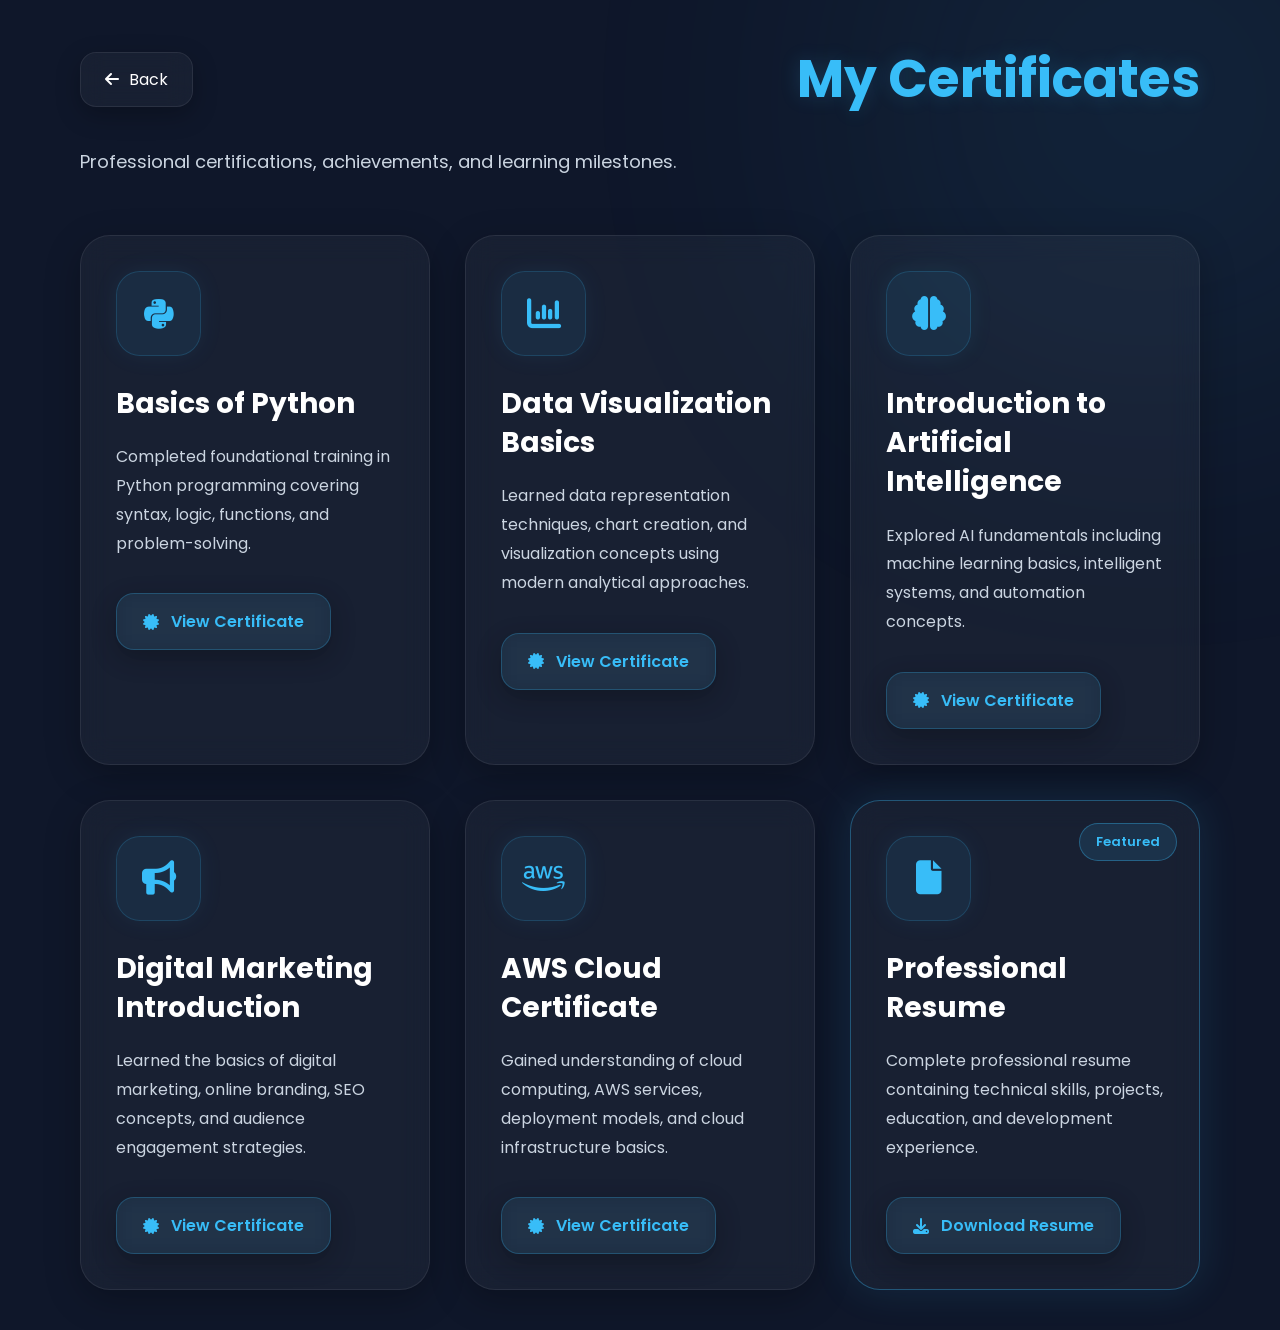
==== certificates.html @ b6c4dec8 "first commit" ====
<!DOCTYPE html>
<html lang="en">

<head>

    <meta charset="UTF-8">

    <meta name="viewport"
          content="width=device-width, initial-scale=1.0">

    <title>Certificates | Dadapeer</title>


    <!-- GOOGLE FONT -->

    <link rel="preconnect"
          href="https://fonts.googleapis.com">

    <link rel="preconnect"
          href="https://fonts.gstatic.com"
          crossorigin>

    <link href="https://fonts.googleapis.com/css2?family=Poppins:wght@300;400;500;600;700;800&display=swap"
          rel="stylesheet">


    <!-- FONT AWESOME -->

    <link rel="stylesheet"
    href="https://cdnjs.cloudflare.com/ajax/libs/font-awesome/6.5.0/css/all.min.css">


    <!-- CERTIFICATE CSS -->

    <link rel="stylesheet"
          href="certificates.css">

</head>


<body>

    <!-- BACKGROUND GLOW -->

    <div class="background-glow"></div>


    <!-- MAIN CONTAINER -->

    <div class="certificate-container">


        <!-- TOP BAR -->

        <header class="top-bar">

            <a href="index.html"
               class="back-btn">

               <i class="fa-solid fa-arrow-left"></i>

               Back

            </a>


            <h1>
                My Certificates
            </h1>

        </header>



        <!-- SUBTITLE -->

        <p class="subtitle">
            Professional certifications, achievements,
            and learning milestones.
        </p>



        <!-- CERTIFICATE GRID -->

        <div class="certificate-grid">


            <!-- CERTIFICATE 1 -->

            <div class="certificate-card">

                <div class="certificate-icon">
                    <i class="fa-brands fa-python"></i>
                </div>

                <h2>
                    Basics of Python
                </h2>

                <p>
                    Completed foundational training in Python
                    programming covering syntax, logic,
                    functions, and problem-solving.
                </p>


                <a href="#"
                   class="certificate-btn">

                   <i class="fa-solid fa-certificate"></i>

                   View Certificate

                </a>

            </div>



            <!-- CERTIFICATE 2 -->

            <div class="certificate-card">

                <div class="certificate-icon">
                    <i class="fa-solid fa-chart-column"></i>
                </div>

                <h2>
                    Data Visualization Basics
                </h2>

                <p>
                    Learned data representation techniques,
                    chart creation, and visualization concepts
                    using modern analytical approaches.
                </p>


                <a href="#"
                   class="certificate-btn">

                   <i class="fa-solid fa-certificate"></i>

                   View Certificate

                </a>

            </div>



            <!-- CERTIFICATE 3 -->

            <div class="certificate-card">

                <div class="certificate-icon">
                    <i class="fa-solid fa-brain"></i>
                </div>

                <h2>
                    Introduction to Artificial Intelligence
                </h2>

                <p>
                    Explored AI fundamentals including
                    machine learning basics,
                    intelligent systems,
                    and automation concepts.
                </p>


                <a href="#"
                   class="certificate-btn">

                   <i class="fa-solid fa-certificate"></i>

                   View Certificate

                </a>

            </div>



            <!-- CERTIFICATE 4 -->

            <div class="certificate-card">

                <div class="certificate-icon">
                    <i class="fa-solid fa-bullhorn"></i>
                </div>

                <h2>
                    Digital Marketing Introduction
                </h2>

                <p>
                    Learned the basics of digital marketing,
                    online branding,
                    SEO concepts,
                    and audience engagement strategies.
                </p>


                <a href="#"
                   class="certificate-btn">

                   <i class="fa-solid fa-certificate"></i>

                   View Certificate

                </a>

            </div>



            <!-- CERTIFICATE 5 -->

            <div class="certificate-card">

                <div class="certificate-icon">
                    <i class="fa-brands fa-aws"></i>
                </div>

                <h2>
                    AWS Cloud Certificate
                </h2>

                <p>
                    Gained understanding of cloud computing,
                    AWS services,
                    deployment models,
                    and cloud infrastructure basics.
                </p>


                <a href="#"
                   class="certificate-btn">

                   <i class="fa-solid fa-certificate"></i>

                   View Certificate

                </a>

            </div>



            <!-- RESUME -->

            <div class="certificate-card featured-certificate">

                <div class="featured-badge">
                    Featured
                </div>

                <div class="certificate-icon">
                    <i class="fa-solid fa-file"></i>
                </div>

                <h2>
                    Professional Resume
                </h2>

                <p>
                    Complete professional resume containing
                    technical skills,
                    projects,
                    education,
                    and development experience.
                </p>


                <a href="Resume.pdf"
                   target="_blank"
                   class="certificate-btn">

                   <i class="fa-solid fa-download"></i>

                   Download Resume

                </a>

            </div>

        </div>

    </div>

</body>
</html>
---- certificates.css ----
/* ================= GLOBAL ================= */

*{
    margin:0;
    padding:0;
    box-sizing:border-box;
}

body{

    font-family:'Poppins', sans-serif;

    background:#0f172a;

    color:white;

    min-height:100vh;

    overflow-x:hidden;
}


/* ================= BACKGROUND GLOW ================= */

.background-glow{

    position:fixed;

    width:500px;
    height:500px;

    background:#38bdf8;

    border-radius:50%;

    filter:blur(160px);

    opacity:0.12;

    top:-150px;
    right:-120px;

    z-index:-1;
}


/* ================= MAIN CONTAINER ================= */

.certificate-container{

    width:100%;

    min-height:100vh;

    max-width:1500px;

    margin:auto;

    padding:40px 80px;
}


/* ================= TOP BAR ================= */

.top-bar{

    display:flex;

    justify-content:space-between;

    align-items:center;

    margin-bottom:30px;
}


/* TITLE */

.top-bar h1{

    font-size:52px;

    font-weight:700;

    color:#38bdf8;

    text-shadow:
    0 0 20px rgba(56,189,248,0.18);
}


/* SUBTITLE */

.subtitle{

    color:#cbd5e1;

    font-size:18px;

    margin-bottom:60px;
}


/* BACK BUTTON */

.back-btn{

    display:flex;

    align-items:center;

    gap:10px;

    text-decoration:none;

    padding:14px 24px;

    border-radius:16px;

    background:
    rgba(255,255,255,0.04);

    border:
    1px solid rgba(255,255,255,0.08);

    color:white;

    transition:0.35s ease;

    backdrop-filter:blur(12px);

    box-shadow:
    0 8px 25px rgba(0,0,0,0.25);
}

.back-btn:hover{

    transform:
    translateY(-5px)
    scale(1.03);

    background:
    rgba(56,189,248,0.08);

    border-color:
    rgba(56,189,248,0.35);

    color:#38bdf8;

    box-shadow:
    0 0 25px rgba(56,189,248,0.12);
}


/* ================= GRID ================= */

.certificate-grid{

    display:grid;

    grid-template-columns:
    repeat(auto-fit, minmax(340px, 1fr));

    gap:35px;
}


/* ================= CARD ================= */

.certificate-card{

    position:relative;

    padding:35px;

    border-radius:30px;

    min-height:400px;

    overflow:hidden;

    background:
    rgba(255,255,255,0.04);

    border:
    1px solid rgba(255,255,255,0.08);

    backdrop-filter:blur(14px);

    transition:0.45s ease;

    box-shadow:
    0 10px 35px rgba(0,0,0,0.25);
}


/* CARD OVERLAY */

.certificate-card::before{

    content:'';

    position:absolute;

    inset:0;

    background:linear-gradient(
        135deg,
        rgba(56,189,248,0.12),
        transparent
    );

    opacity:0;

    transition:0.45s ease;
}


/* HOVER */

.certificate-card:hover{

    transform:
    translateY(-12px)
    scale(1.02);

    border-color:
    rgba(56,189,248,0.35);

    box-shadow:
    0 0 35px rgba(56,189,248,0.12);
}

.certificate-card:hover::before{
    opacity:1;
}


/* ================= FEATURED ================= */

.featured-certificate{

    border:
    1px solid rgba(56,189,248,0.35);

    box-shadow:
    0 0 40px rgba(56,189,248,0.12);
}


.featured-badge{

    position:absolute;

    top:22px;
    right:22px;

    padding:8px 16px;

    border-radius:30px;

    background:
    rgba(56,189,248,0.12);

    border:
    1px solid rgba(56,189,248,0.35);

    color:#38bdf8;

    font-size:13px;

    font-weight:600;
}


/* ================= ICON ================= */

.certificate-icon{

    width:85px;
    height:85px;

    border-radius:24px;

    display:flex;

    align-items:center;

    justify-content:center;

    font-size:34px;

    margin-bottom:28px;

    color:#38bdf8;

    background:
    rgba(56,189,248,0.08);

    border:
    1px solid rgba(56,189,248,0.18);

    box-shadow:
    0 0 25px rgba(56,189,248,0.08);

    transition:0.4s ease;
}


.certificate-card:hover .certificate-icon{

    transform:
    rotate(-8deg)
    scale(1.08);

    box-shadow:
    0 0 35px rgba(56,189,248,0.18);
}


/* ================= TEXT ================= */

.certificate-card h2{

    font-size:28px;

    line-height:1.4;

    margin-bottom:20px;
}


.certificate-card p{

    color:#cbd5e1;

    line-height:1.8;

    margin-bottom:35px;
}


/* ================= BUTTON ================= */

.certificate-btn{

    position:relative;

    display:inline-flex;

    align-items:center;

    gap:12px;

    text-decoration:none;

    padding:15px 26px;

    border-radius:18px;

    overflow:hidden;

    background:
    rgba(56,189,248,0.08);

    border:
    1px solid rgba(56,189,248,0.25);

    color:#38bdf8;

    font-weight:600;

    transition:0.4s ease;

    backdrop-filter:blur(10px);

    box-shadow:
    0 8px 25px rgba(0,0,0,0.25);
}


/* SHINE EFFECT */

.certificate-btn::before{

    content:'';

    position:absolute;

    top:0;
    left:-120%;

    width:100%;
    height:100%;

    background:linear-gradient(
        90deg,
        transparent,
        rgba(255,255,255,0.35),
        transparent
    );

    transition:0.6s ease;
}


/* HOVER */

.certificate-btn:hover{

    transform:
    translateY(-6px)
    scale(1.05);

    background:#38bdf8;

    color:#0f172a;

    border-color:#38bdf8;

    box-shadow:
    0 0 35px rgba(56,189,248,0.22);
}


.certificate-btn:hover::before{

    left:120%;
}


/* ================= RESPONSIVE ================= */

@media(max-width:900px){

    .certificate-container{
        padding:30px 20px;
    }

    .top-bar{

        flex-direction:column;

        gap:25px;

        text-align:center;
    }

    .top-bar h1{
        font-size:42px;
    }

    .subtitle{
        text-align:center;
    }
}


@media(max-width:600px){

    .top-bar h1{
        font-size:34px;
    }

    .certificate-card{
        padding:28px;
    }

    .certificate-card h2{
        font-size:24px;
    }

    .certificate-grid{
        grid-template-columns:1fr;
    }
}
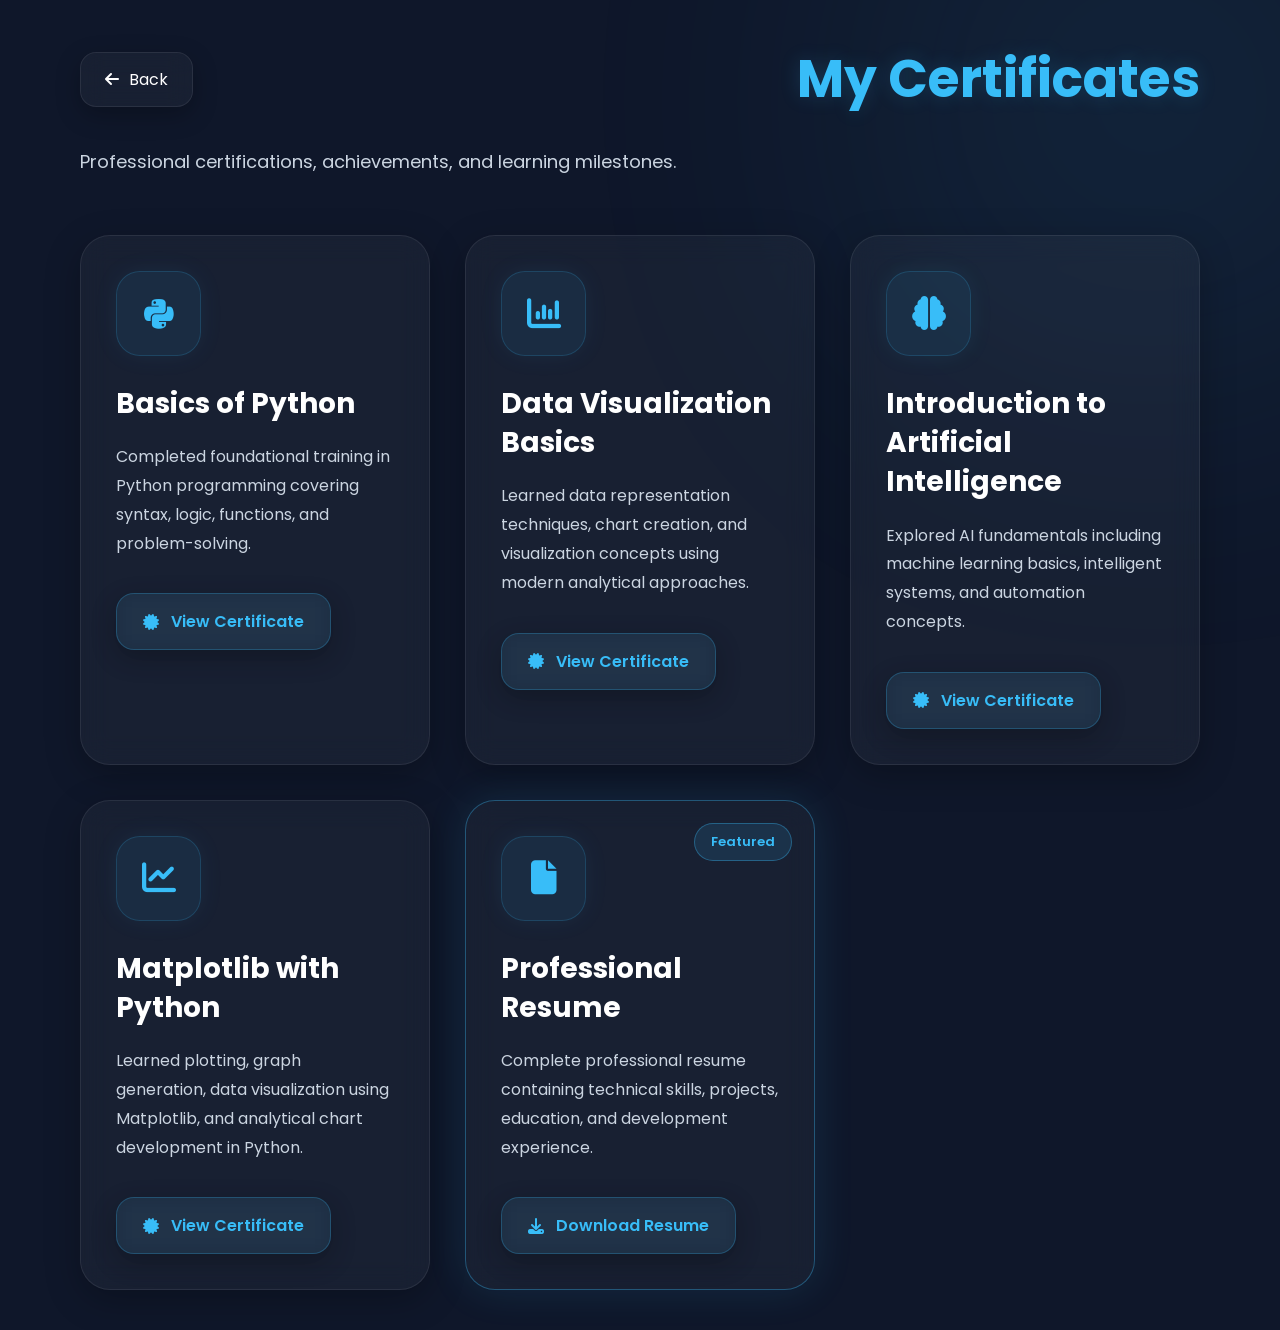
==== commit c2d532f3: "second commit" ====
--- a/certificates.html
+++ b/certificates.html
@@ -27,7 +27,7 @@
     <!-- FONT AWESOME -->
 
     <link rel="stylesheet"
-    href="https://cdnjs.cloudflare.com/ajax/libs/font-awesome/6.5.0/css/all.min.css">
+          href="https://cdnjs.cloudflare.com/ajax/libs/font-awesome/6.5.0/css/all.min.css">
 
 
     <!-- CERTIFICATE CSS -->
@@ -105,7 +105,8 @@
                 </p>
 
 
-                <a href="#"
+                <a href="certificates/python_basics.jpg"
+                   target="_blank"
                    class="certificate-btn">
 
                    <i class="fa-solid fa-certificate"></i>
@@ -137,7 +138,8 @@
                 </p>
 
 
-                <a href="#"
+                <a href="certificates/data_visulaization.jpg"
+                   target="_blank"
                    class="certificate-btn">
 
                    <i class="fa-solid fa-certificate"></i>
@@ -170,7 +172,8 @@
                 </p>
 
 
-                <a href="#"
+                <a href="certificates/AI.jpg"
+                   target="_blank"
                    class="certificate-btn">
 
                    <i class="fa-solid fa-certificate"></i>
@@ -188,55 +191,22 @@
             <div class="certificate-card">
 
                 <div class="certificate-icon">
-                    <i class="fa-solid fa-bullhorn"></i>
-                </div>
-
-                <h2>
-                    Digital Marketing Introduction
-                </h2>
-
-                <p>
-                    Learned the basics of digital marketing,
-                    online branding,
-                    SEO concepts,
-                    and audience engagement strategies.
-                </p>
-
-
-                <a href="#"
-                   class="certificate-btn">
-
-                   <i class="fa-solid fa-certificate"></i>
-
-                   View Certificate
-
-                </a>
-
-            </div>
-
-
-
-            <!-- CERTIFICATE 5 -->
-
-            <div class="certificate-card">
-
-                <div class="certificate-icon">
-                    <i class="fa-brands fa-aws"></i>
-                </div>
-
-                <h2>
-                    AWS Cloud Certificate
-                </h2>
-
-                <p>
-                    Gained understanding of cloud computing,
-                    AWS services,
-                    deployment models,
-                    and cloud infrastructure basics.
-                </p>
-
-
-                <a href="#"
+                    <i class="fa-solid fa-chart-line"></i>
+                </div>
+
+                <h2>
+                    Matplotlib with Python
+                </h2>
+
+                <p>
+                    Learned plotting, graph generation,
+                    data visualization using Matplotlib,
+                    and analytical chart development in Python.
+                </p>
+
+
+                <a href="certificates/mathplotlib.jpg"
+                   target="_blank"
                    class="certificate-btn">
 
                    <i class="fa-solid fa-certificate"></i>
